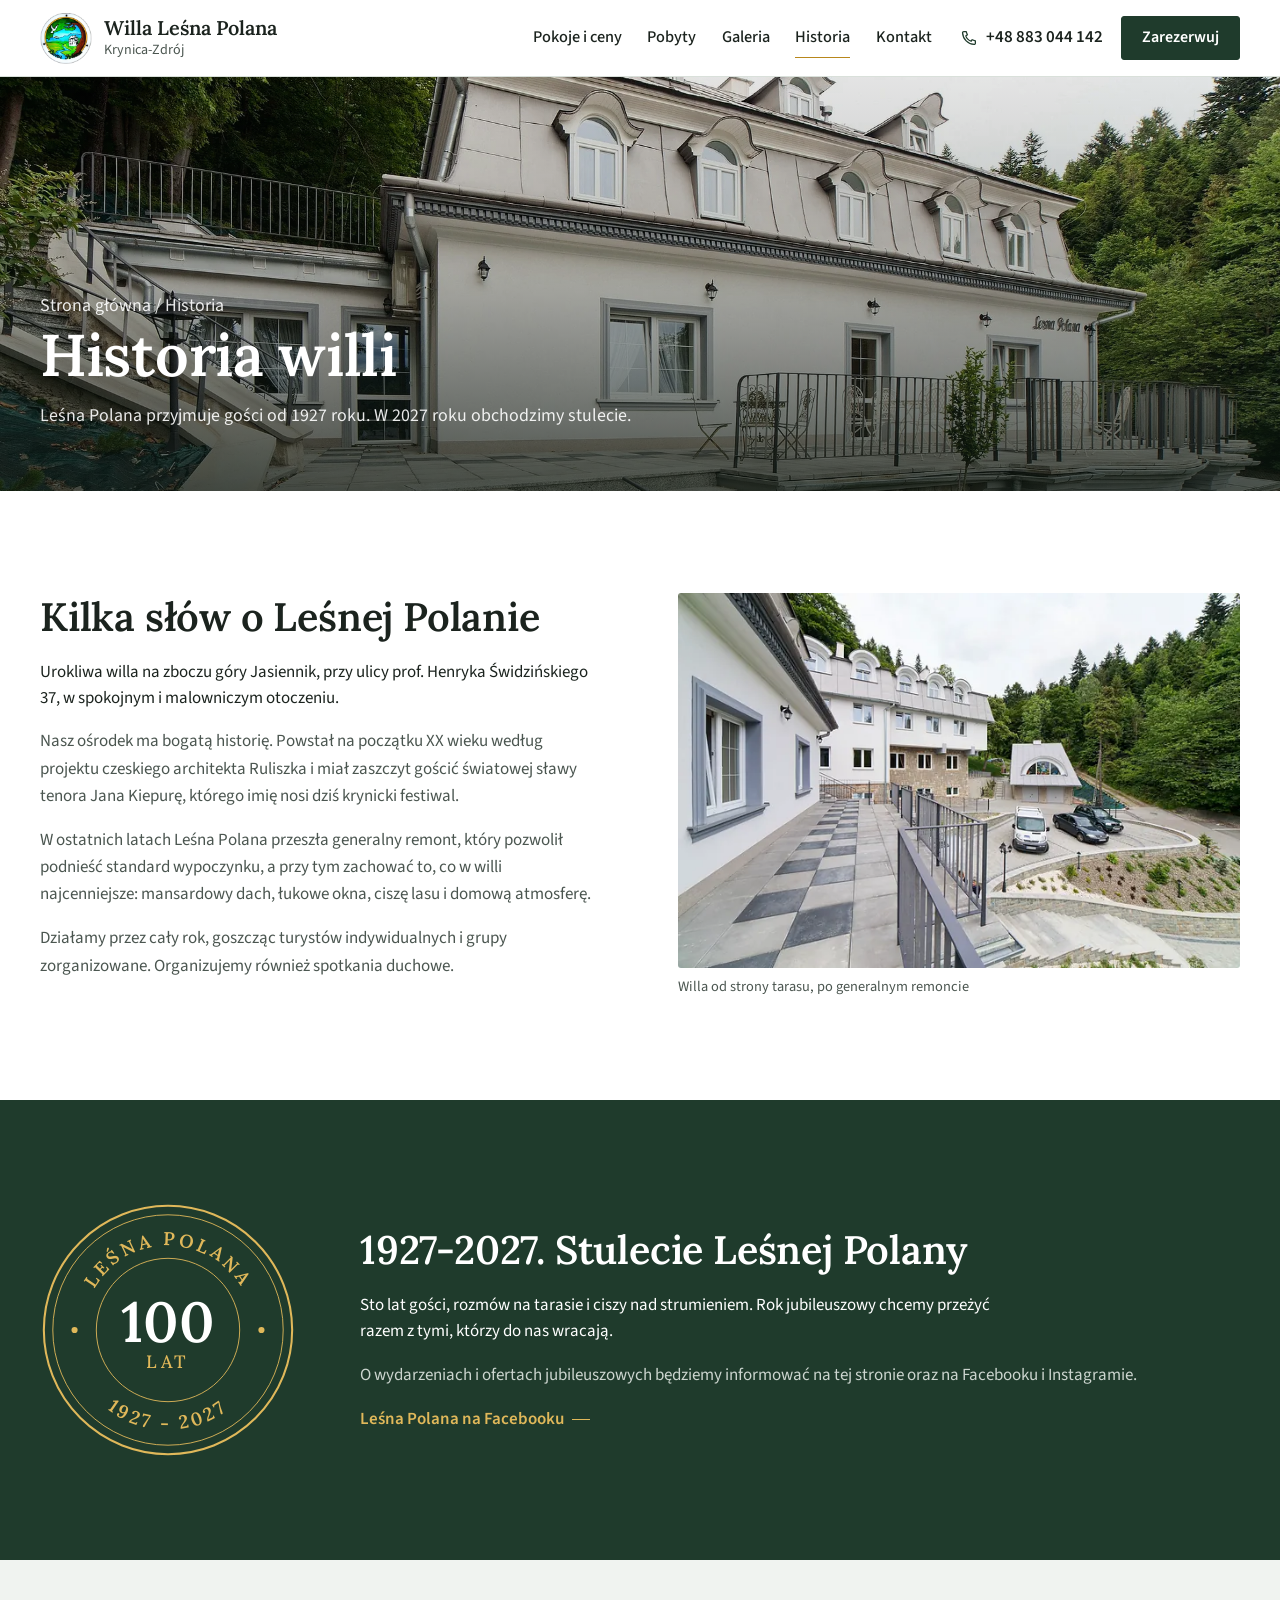
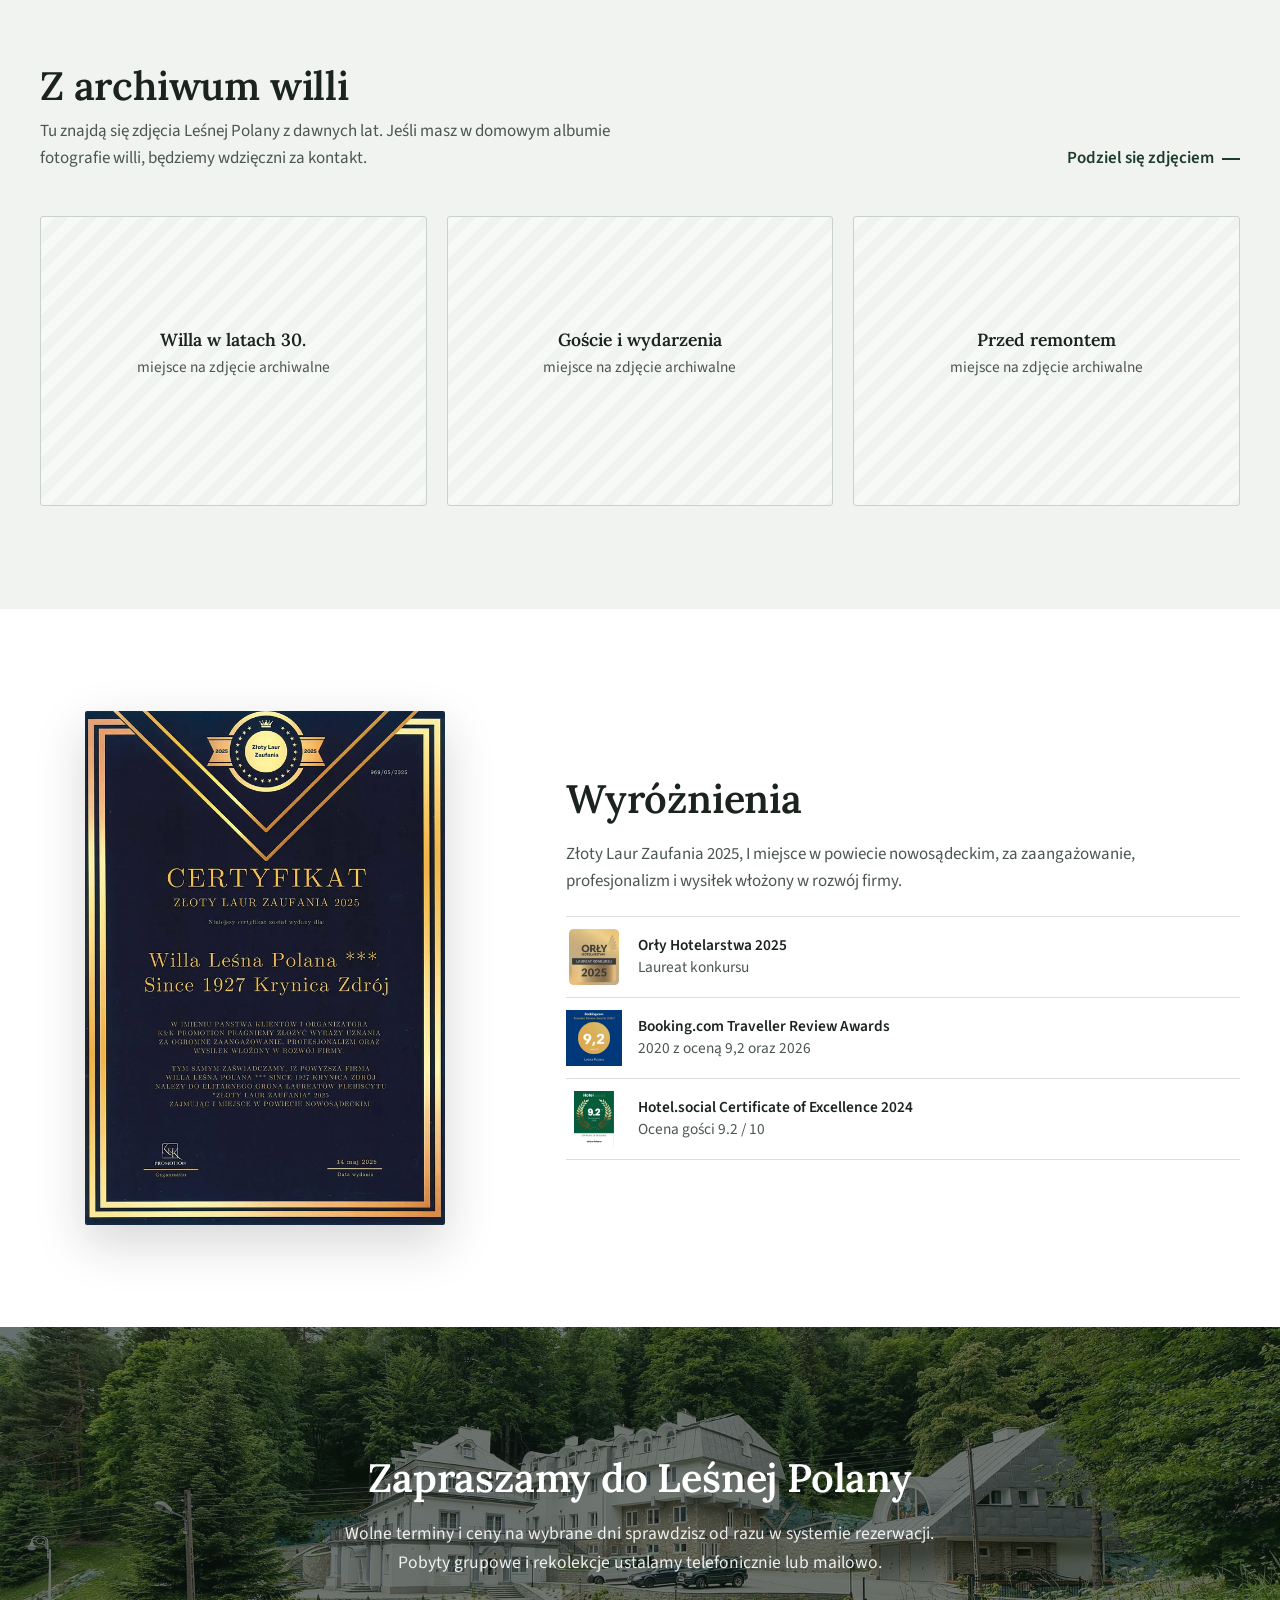
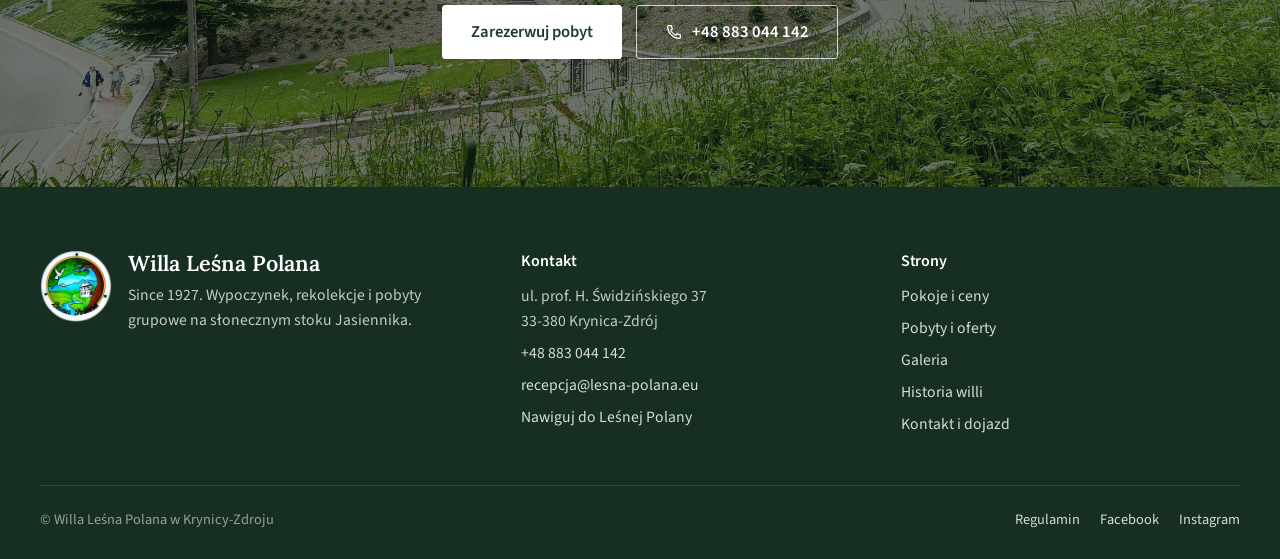
==== historia.html @ 9de9e429 "Koncepcja strony Willa Lesna Polana" ====
<!doctype html>
<html lang="pl">
<head>
<meta charset="utf-8">
<meta name="viewport" content="width=device-width, initial-scale=1, viewport-fit=cover">
<title>Historia - 100 lat Willi Leśna Polana, Krynica-Zdrój</title>
<meta name="description" content="Willa Leśna Polana w Krynicy-Zdroju od 1927 roku. Projekt czeskiego architekta, gościł tu Jan Kiepura. Stulecie w 2027 roku.">
<meta name="robots" content="noindex, nofollow">
<meta name="theme-color" content="#1F3B2C">
<link rel="icon" href="img/favicon.png" type="image/png">
<link rel="apple-touch-icon" href="img/apple-touch-icon.png">
<link rel="preload" href="fonts/lora-latin.woff2" as="font" type="font/woff2" crossorigin>
<link rel="preload" href="fonts/ss3-latin.woff2" as="font" type="font/woff2" crossorigin>
<link rel="stylesheet" href="style.css?v=4">
</head>
<body>
<a class="sr" href="#tresc">Przejdź do treści</a>
<header class="top"><div class="wrap top-in">
<a class="marka" href="./" aria-label="Willa Leśna Polana - strona główna"><img src="img/logo-160.webp" width="160" height="157" alt=""><span><b>Willa Leśna Polana</b><small>Krynica-Zdrój</small></span></a>
<nav class="menu" aria-label="Menu główne"><a href="pokoje.html">Pokoje i ceny</a><a href="pobyty.html">Pobyty</a><a href="galeria.html">Galeria</a><a href="historia.html" aria-current=page>Historia</a><a href="kontakt.html">Kontakt</a></nav>
<div class="top-akcje"><a class="tel-top" href="tel:+48883044142"><svg viewBox="0 0 24 24" fill="none" stroke="currentColor" stroke-width="1.7" aria-hidden="true"><path d="M5 3.5h3.2l1.6 4.3-2.1 1.4a11 11 0 0 0 7.1 7.1l1.4-2.1 4.3 1.6V19a1.6 1.6 0 0 1-1.7 1.6A16.6 16.6 0 0 1 3.4 5.2 1.6 1.6 0 0 1 5 3.5z"/></svg><span>+48 883 044 142</span></a><a class="btn btn-top" href="https://be-v2.kwhotel.com/pl/983dfe367e34387f0131b2655f2673be/0" target="_blank" rel="noopener" data-kw>Zarezerwuj</a>
<a class="tel-ikona" href="tel:+48883044142" aria-label="Zadzwoń: +48 883 044 142"><svg viewBox="0 0 24 24" fill="none" stroke="currentColor" stroke-width="1.7" aria-hidden="true"><path d="M5 3.5h3.2l1.6 4.3-2.1 1.4a11 11 0 0 0 7.1 7.1l1.4-2.1 4.3 1.6V19a1.6 1.6 0 0 1-1.7 1.6A16.6 16.6 0 0 1 3.4 5.2 1.6 1.6 0 0 1 5 3.5z"/></svg></a>
<button class="burger" type="button" aria-label="Menu" aria-expanded="false" aria-controls="panel"><span></span></button></div>
</div></header>
<div class="panel" id="panel"><nav aria-label="Menu mobilne"><a href="./">Strona główna</a><a href="pokoje.html">Pokoje i ceny</a><a href="pobyty.html">Pobyty</a><a href="galeria.html">Galeria</a><a href="historia.html" aria-current=page>Historia</a><a href="kontakt.html">Kontakt</a></nav>
<div class="panel-dol"><a class="btn" href="https://be-v2.kwhotel.com/pl/983dfe367e34387f0131b2655f2673be/0" target="_blank" rel="noopener" data-kw>Zarezerwuj pobyt</a><a class="btn obrys" href="tel:+48883044142"><svg viewBox="0 0 24 24" fill="none" stroke="currentColor" stroke-width="1.7" aria-hidden="true"><path d="M5 3.5h3.2l1.6 4.3-2.1 1.4a11 11 0 0 0 7.1 7.1l1.4-2.1 4.3 1.6V19a1.6 1.6 0 0 1-1.7 1.6A16.6 16.6 0 0 1 3.4 5.2 1.6 1.6 0 0 1 5 3.5z"/></svg>Zadzwoń +48 883 044 142</a><p>ul. prof. H. Świdzińskiego 37, 33-380 Krynica-Zdrój<br><a class="link" href="mailto:recepcja@lesna-polana.eu">recepcja@lesna-polana.eu</a></p></div></div>
<main id="tresc">
<section class="ph-hero"><img style="object-position:50% 40%" src="img/willa-front-1200.webp" srcset="img/willa-front-640.webp 640w, img/willa-front-1200.webp 1200w, img/willa-front-1920.webp 1920w" sizes="100vw" width="1200" height="800" alt="Najstarsza część Willi Leśna Polana" fetchpriority="high"><div class="wrap"><p class="okruszki"><a href="./">Strona główna</a> / Historia</p><h1>Historia willi</h1><p>Leśna Polana przyjmuje gości od 1927 roku. W 2027 roku obchodzimy stulecie.</p></div></section>
<section class="sec"><div class="wrap hist">
<div>
<h2>Kilka słów o Leśnej Polanie</h2>
<p class="lead">Urokliwa willa na zboczu góry Jasiennik, przy ulicy prof. Henryka Świdzińskiego 37, w spokojnym i malowniczym otoczeniu.</p>
<p>Nasz ośrodek ma bogatą historię. Powstał na początku XX wieku według projektu czeskiego architekta Ruliszka i miał zaszczyt gościć światowej sławy tenora Jana Kiepurę, którego imię nosi dziś krynicki festiwal.</p>
<p>W ostatnich latach Leśna Polana przeszła generalny remont, który pozwolił podnieść standard wypoczynku, a przy tym zachować to, co w willi najcenniejsze: mansardowy dach, łukowe okna, ciszę lasu i domową atmosferę.</p>
<p>Działamy przez cały rok, goszcząc turystów indywidualnych i grupy zorganizowane. Organizujemy również spotkania duchowe.</p>
</div>
<figure><img src="img/elewacja-1200.webp" srcset="img/elewacja-640.webp 640w, img/elewacja-1200.webp 1200w, img/elewacja-1920.webp 1920w" sizes="(max-width:1024px) 92vw, 46vw" width="1200" height="800" alt="Willa Leśna Polana od strony tarasu" loading="lazy" decoding="async"><figcaption>Willa od strony tarasu, po generalnym remoncie</figcaption></figure>
</div></section>

<section class="sec jubi"><div class="wrap jubi-duzy">
<svg viewBox="0 0 200 200" role="img" aria-label="100 lat Leśnej Polany, 1927-2027"><defs><path id="hjg" d="M34,100 a66,66 0 1,1 132,0"/><path id="hjd" d="M22,100 a78,78 0 0,0 156,0"/></defs>
<circle cx="100" cy="100" r="97" fill="#1F3B2C" fill-opacity="1" stroke="#E0B85A" stroke-width="1.6"/><circle cx="100" cy="100" r="90" fill="none" stroke="#E0B85A" stroke-width=".7"/><circle cx="100" cy="100" r="56" fill="none" stroke="#E0B85A" stroke-width=".7"/>
<text fill="#E0B85A" font-family="Lora, Georgia, serif" font-weight="600" font-size="14.5" letter-spacing="2.6"><textPath href="#hjg" startOffset="50%" text-anchor="middle">LEŚNA POLANA</textPath></text>
<text fill="#E0B85A" font-family="Lora, Georgia, serif" font-weight="600" font-size="14.5" letter-spacing="2.4"><textPath href="#hjd" startOffset="50%" text-anchor="middle">1927 - 2027</textPath></text>
<circle cx="27" cy="100" r="2.4" fill="#E0B85A"/><circle cx="173" cy="100" r="2.4" fill="#E0B85A"/>
<text x="100" y="109" text-anchor="middle" fill="#fff" font-family="Lora, Georgia, serif" font-weight="600" font-size="44">100</text>
<text x="100" y="130" text-anchor="middle" fill="#E0B85A" font-family="Lora, Georgia, serif" font-weight="500" font-size="14" letter-spacing="3">LAT</text></svg>
<div class="jubi-txt"><h2>1927-2027. Stulecie Leśnej Polany</h2>
<p class="lead">Sto lat gości, rozmów na tarasie i ciszy nad strumieniem. Rok jubileuszowy chcemy przeżyć razem z tymi, którzy do nas wracają.</p>
<p>O wydarzeniach i ofertach jubileuszowych będziemy informować na tej stronie oraz na Facebooku i Instagramie.</p>
<a class="link-strz" href="https://www.facebook.com/lesnapolanakrynica/" target="_blank" rel="noopener">Leśna Polana na Facebooku</a></div>
</div></section>

<section class="sec alt"><div class="wrap">
<div class="sec-top"><div><h2>Z archiwum willi</h2><p>Tu znajdą się zdjęcia Leśnej Polany z dawnych lat. Jeśli masz w domowym albumie fotografie willi, będziemy wdzięczni za kontakt.</p></div><a class="link-strz" href="mailto:recepcja@lesna-polana.eu?subject=Archiwalne%20zdj%C4%99cia%20Le%C5%9Bnej%20Polany">Podziel się zdjęciem</a></div>
<div class="archiwum">
<div class="arch-ramka"><p><span>Willa w latach 30.</span>miejsce na zdjęcie archiwalne</p></div>
<div class="arch-ramka"><p><span>Goście i wydarzenia</span>miejsce na zdjęcie archiwalne</p></div>
<div class="arch-ramka"><p><span>Przed remontem</span>miejsce na zdjęcie archiwalne</p></div>
</div>
</div></section>

<section class="sec"><div class="wrap">
<div class="nagrody" style="margin-top:0;padding-top:0;border-top:0">
<figure><img src="img/laur-certyfikat-640.webp" srcset="img/laur-certyfikat-640.webp 640w, img/laur-certyfikat-1200.webp 1200w, img/laur-certyfikat-1920.webp 1920w" sizes="360px" width="640" height="914" alt="Certyfikat Złoty Laur Zaufania 2025" loading="lazy" decoding="async"></figure>
<div><h2>Wyróżnienia</h2>
<p class="lead">Złoty Laur Zaufania 2025, I miejsce w powiecie nowosądeckim, za zaangażowanie, profesjonalizm i wysiłek włożony w rozwój firmy.</p>
<ul class="nagr-lista">
<li><img src="img/aw-orly.webp" width="56" height="56" alt="" loading="lazy"><span><b>Orły Hotelarstwa 2025</b>Laureat konkursu</span></li>
<li><img src="img/aw-booking2020.webp" width="56" height="56" alt="" loading="lazy"><span><b>Booking.com Traveller Review Awards</b>2020 z oceną 9,2 oraz 2026</span></li>
<li><img src="img/aw-hotelsocial.webp" width="56" height="56" alt="" loading="lazy"><span><b>Hotel.social Certificate of Excellence 2024</b>Ocena gości 9.2 / 10</span></li>
</ul></div>
</div>
</div></section>
<section class="cta-pas"><img src="img/panorama-1200.webp" srcset="img/panorama-640.webp 640w, img/panorama-1200.webp 1200w, img/panorama-1920.webp 1920w" sizes="100vw" width="1200" height="800" alt="" loading="lazy" decoding="async"><div class="wrap"><h2>Zapraszamy do Leśnej Polany</h2><p>Wolne terminy i ceny na wybrane dni sprawdzisz od razu w systemie rezerwacji. Pobyty grupowe i rekolekcje ustalamy telefonicznie lub mailowo.</p><div class="hero-cta"><a class="btn jasny" href="https://be-v2.kwhotel.com/pl/983dfe367e34387f0131b2655f2673be/0" target="_blank" rel="noopener" data-kw>Zarezerwuj pobyt</a><a class="btn obrys-b" href="tel:+48883044142"><svg viewBox="0 0 24 24" fill="none" stroke="currentColor" stroke-width="1.7" aria-hidden="true"><path d="M5 3.5h3.2l1.6 4.3-2.1 1.4a11 11 0 0 0 7.1 7.1l1.4-2.1 4.3 1.6V19a1.6 1.6 0 0 1-1.7 1.6A16.6 16.6 0 0 1 3.4 5.2 1.6 1.6 0 0 1 5 3.5z"/></svg>+48 883 044 142</a></div></div></section>
</main>
<footer class="stopka"><div class="wrap">
<div class="stopka-g">
<div class="stopka-o"><div class="stopka-marka"><img src="img/logo-160.webp" width="160" height="157" alt="" loading="lazy"><div><b>Willa Leśna Polana</b><p>Since 1927. Wypoczynek, rekolekcje i pobyty grupowe na słonecznym stoku Jasiennika.</p></div></div></div>
<div><h3>Kontakt</h3><ul><li>ul. prof. H. Świdzińskiego 37<br>33-380 Krynica-Zdrój</li><li><a href="tel:+48883044142">+48 883 044 142</a></li><li><a href="mailto:recepcja@lesna-polana.eu">recepcja@lesna-polana.eu</a></li><li><a href="https://maps.app.goo.gl/4xrkmw174LbVGUfX6" target="_blank" rel="noopener">Nawiguj do Leśnej Polany</a></li></ul></div>
<div><h3>Strony</h3><ul><li><a href="pokoje.html">Pokoje i ceny</a></li><li><a href="pobyty.html">Pobyty i oferty</a></li><li><a href="galeria.html">Galeria</a></li><li><a href="historia.html">Historia willi</a></li><li><a href="kontakt.html">Kontakt i dojazd</a></li></ul></div>
</div>
<div class="stopka-dol"><span>© Willa Leśna Polana w Krynicy-Zdroju</span><nav aria-label="Dodatkowe"><a href="regulamin.html">Regulamin</a><a href="https://www.facebook.com/lesnapolanakrynica/" target="_blank" rel="noopener">Facebook</a><a href="https://www.instagram.com/lesna_polana_krynica/" target="_blank" rel="noopener">Instagram</a></nav></div>
</div></footer>
<div class="mob" id="mob"><a class="btn obrys" href="tel:+48883044142"><svg viewBox="0 0 24 24" fill="none" stroke="currentColor" stroke-width="1.7" aria-hidden="true"><path d="M5 3.5h3.2l1.6 4.3-2.1 1.4a11 11 0 0 0 7.1 7.1l1.4-2.1 4.3 1.6V19a1.6 1.6 0 0 1-1.7 1.6A16.6 16.6 0 0 1 3.4 5.2 1.6 1.6 0 0 1 5 3.5z"/></svg>Zadzwoń</a><a class="btn" href="https://be-v2.kwhotel.com/pl/983dfe367e34387f0131b2655f2673be/0" target="_blank" rel="noopener" data-kw>Zarezerwuj pobyt</a></div>
<div class="lb" id="lb" role="dialog" aria-modal="true" aria-label="Powiększone zdjęcie"><span class="lb-licz"></span><figure><img alt=""><figcaption></figcaption></figure>
<button class="lb-x" type="button" aria-label="Zamknij"><svg viewBox="0 0 24 24" fill="none" stroke="currentColor" stroke-width="1.8"><path d="M5 5l14 14M19 5L5 19"/></svg></button>
<button class="lb-p" type="button" aria-label="Poprzednie"><svg viewBox="0 0 24 24" fill="none" stroke="currentColor" stroke-width="1.8"><path d="M15 4l-8 8 8 8"/></svg></button>
<button class="lb-n" type="button" aria-label="Następne"><svg viewBox="0 0 24 24" fill="none" stroke="currentColor" stroke-width="1.8"><path d="M9 4l8 8-8 8"/></svg></button></div>
<script src="app.js?v=4" defer></script>
</body>
</html>
---- style.css ----
@font-face{font-family:Lora;font-style:normal;font-weight:400 700;font-display:swap;src:url(fonts/lora-latin-ext.woff2) format("woff2");unicode-range:U+0100-02BA,U+02BD-02C5,U+02C7-02CC,U+02CE-02D7,U+02DD-02FF,U+0304,U+0308,U+0329,U+1D00-1DBF,U+1E00-1E9F,U+1EF2-1EFF,U+2020,U+20A0-20AB,U+20AD-20C0,U+2113,U+2C60-2C7F,U+A720-A7FF}
@font-face{font-family:Lora;font-style:normal;font-weight:400 700;font-display:swap;src:url(fonts/lora-latin.woff2) format("woff2");unicode-range:U+0000-00FF,U+0131,U+0152-0153,U+02BB-02BC,U+02C6,U+02DA,U+02DC,U+0304,U+0308,U+0329,U+2000-206F,U+20AC,U+2122,U+2191,U+2193,U+2212,U+2215,U+FEFF,U+FFFD}
@font-face{font-family:Lora;font-style:italic;font-weight:400 700;font-display:swap;src:url(fonts/lora-i-latin-ext.woff2) format("woff2");unicode-range:U+0100-02BA,U+02BD-02C5,U+02C7-02CC,U+02CE-02D7,U+02DD-02FF,U+0304,U+0308,U+0329,U+1D00-1DBF,U+1E00-1E9F,U+1EF2-1EFF,U+2020,U+20A0-20AB,U+20AD-20C0,U+2113,U+2C60-2C7F,U+A720-A7FF}
@font-face{font-family:Lora;font-style:italic;font-weight:400 700;font-display:swap;src:url(fonts/lora-i-latin.woff2) format("woff2");unicode-range:U+0000-00FF,U+0131,U+0152-0153,U+02BB-02BC,U+02C6,U+02DA,U+02DC,U+0304,U+0308,U+0329,U+2000-206F,U+20AC,U+2122,U+2191,U+2193,U+2212,U+2215,U+FEFF,U+FFFD}
@font-face{font-family:"Source Sans 3";font-style:normal;font-weight:400 700;font-display:swap;src:url(fonts/ss3-latin-ext.woff2) format("woff2");unicode-range:U+0100-02BA,U+02BD-02C5,U+02C7-02CC,U+02CE-02D7,U+02DD-02FF,U+0304,U+0308,U+0329,U+1D00-1DBF,U+1E00-1E9F,U+1EF2-1EFF,U+2020,U+20A0-20AB,U+20AD-20C0,U+2113,U+2C60-2C7F,U+A720-A7FF}
@font-face{font-family:"Source Sans 3";font-style:normal;font-weight:400 700;font-display:swap;src:url(fonts/ss3-latin.woff2) format("woff2");unicode-range:U+0000-00FF,U+0131,U+0152-0153,U+02BB-02BC,U+02C6,U+02DA,U+02DC,U+0304,U+0308,U+0329,U+2000-206F,U+20AC,U+2122,U+2191,U+2193,U+2212,U+2215,U+FEFF,U+FFFD}

:root{
  --bg:#fff;--bg2:#F0F3F0;--ink:#1B231E;--ink2:#4B5650;--line:#D9E0DA;
  --green:#1F3B2C;--green-h:#2A4D3A;--green-d:#172E22;--gold:#B8871B;--gold-l:#E0B85A;
  --serif:Lora,Georgia,"Times New Roman",serif;--sans:"Source Sans 3",system-ui,-apple-system,"Segoe UI",sans-serif;
  --hh:76px;--wrap:1240px;--pad:clamp(16px,4vw,40px);--r:3px;
}
*,*::before,*::after{box-sizing:border-box}
html{-webkit-text-size-adjust:100%;scroll-behavior:smooth;scroll-padding-top:calc(var(--hh) + 12px)}
body{margin:0;background:var(--bg);color:var(--ink);font:400 17px/1.6 var(--sans);-webkit-font-smoothing:antialiased;text-rendering:optimizeLegibility;overflow-x:clip}
img{display:block;max-width:100%;height:auto}
a{color:inherit}
p{margin:0 0 1em}
h1,h2,h3{font-family:var(--serif);font-weight:600;line-height:1.14;margin:0 0 .5em;letter-spacing:-.005em;color:var(--ink)}
h1{font-size:clamp(2.1rem,4.6vw,4rem)}
h2{font-size:clamp(1.75rem,3.1vw,2.7rem)}
h3{font-size:clamp(1.25rem,1.7vw,1.5rem);font-weight:600}
strong{font-weight:600}
:focus-visible{outline:2px solid var(--gold);outline-offset:3px}
.wrap{width:min(var(--wrap),100% - 2*var(--pad));margin-inline:auto}
.wrap-w{width:min(1440px,100% - 2*var(--pad));margin-inline:auto}
.lead{font-size:clamp(1.06rem,1.25vw,1.22rem);color:var(--ink2);line-height:1.55;max-width:38em}
.sr{position:absolute;width:1px;height:1px;overflow:hidden;clip:rect(0 0 0 0);white-space:nowrap}
.sec{padding:clamp(64px,8vw,120px) 0}
.sec.alt{background:var(--bg2)}
.sec-top{display:flex;align-items:flex-end;justify-content:space-between;gap:24px 40px;flex-wrap:wrap;margin-bottom:clamp(28px,3.4vw,48px)}
.sec-top h2{margin:0}
.sec-top p{margin:.6em 0 0;max-width:36em;color:var(--ink2)}
.sec-top>div{min-width:0}

/* przyciski */
.btn{display:inline-flex;align-items:center;justify-content:center;gap:.55em;min-height:50px;padding:0 26px;border-radius:var(--r);background:var(--green);color:#fff;font:600 1rem/1.1 var(--sans);text-decoration:none;border:1px solid var(--green);cursor:pointer;transition:background .2s,border-color .2s,color .2s;white-space:nowrap}
.btn:hover{background:var(--green-h);border-color:var(--green-h)}
.btn.jasny{background:#fff;color:var(--green);border-color:#fff}
.btn.jasny:hover{background:#EAF0EB;border-color:#EAF0EB}
.btn.obrys{background:transparent;color:var(--green);border-color:var(--green)}
.btn.obrys:hover{background:var(--green);color:#fff}
.btn.obrys-b{background:transparent;color:#fff;border-color:rgba(255,255,255,.75)}
.btn.obrys-b:hover{background:#fff;color:var(--green)}
.btn svg{width:18px;height:18px;flex:none}
.link{font-weight:600;color:var(--green);text-decoration:none;border-bottom:1px solid currentColor;padding-bottom:1px}
.link:hover{color:var(--gold)}
.link-strz{display:inline-flex;align-items:center;gap:.45em;font-weight:600;color:var(--green);text-decoration:none}
.link-strz::after{content:"";width:18px;height:1.5px;background:currentColor;transition:width .2s}
.link-strz:hover::after{width:28px}

/* naglowek */
.top{position:sticky;top:0;z-index:50;background:rgba(255,255,255,.97);backdrop-filter:saturate(1.4) blur(8px);border-bottom:1px solid var(--line)}
.top-in{height:var(--hh);display:flex;align-items:center;gap:28px}
.marka{display:flex;align-items:center;gap:12px;text-decoration:none;color:var(--ink);flex:none;min-width:0}
.marka img{width:52px;height:51px}
.marka b{display:block;font:600 1.24rem/1.1 var(--serif)}
.marka small{display:block;font-size:.88rem;color:var(--ink2);margin-top:3px;line-height:1.2}
.menu{display:flex;align-items:center;gap:clamp(18px,2vw,32px);margin-left:auto}
.menu a{font-weight:500;font-size:1.02rem;text-decoration:none;color:var(--ink);padding:6px 0;border-bottom:1.5px solid transparent;white-space:nowrap}
.menu a:hover,.menu a[aria-current]{border-bottom-color:var(--gold)}
.top-akcje{display:flex;align-items:center;gap:18px;flex:none}
.tel-top{display:flex;align-items:center;gap:8px;text-decoration:none;font-weight:600;white-space:nowrap}
.tel-top svg{width:18px;height:18px;color:var(--green)}
.top .btn{min-height:44px;padding:0 20px}
.burger,.tel-ikona{display:none}

/* menu mobilne */
.panel{position:fixed;inset:var(--hh) 0 0 0;background:#fff;z-index:49;padding:28px var(--pad) 32px;display:flex;flex-direction:column;overflow-y:auto;transform:translateY(-8px);opacity:0;visibility:hidden;transition:opacity .22s,transform .22s,visibility 0s .22s}
.panel.otw{opacity:1;transform:none;visibility:visible;transition:opacity .22s,transform .22s}
.panel nav a{display:block;font:500 1.6rem/1.2 var(--serif);text-decoration:none;padding:13px 0;border-bottom:1px solid var(--line)}
.panel nav a[aria-current]{color:var(--green)}
.panel-dol{margin-top:auto;padding-top:28px;display:grid;gap:12px}
.panel-dol .btn{width:100%}
.panel-dol p{margin:6px 0 0;color:var(--ink2);font-size:.98rem;line-height:1.5}
body.menu-otw{overflow:hidden}

/* hero: tekst po lewej na bieli, zdjecie po prawej */
.hero{position:relative;min-height:calc(100svh - var(--hh));display:grid;grid-template-columns:minmax(0,5fr) minmax(0,7fr);background:#fff;overflow:hidden}
.hero-foto{position:relative;margin:0;grid-column:2;grid-row:1;min-height:100%}
.hero-foto img{position:absolute;inset:0;width:100%;height:100%;object-fit:cover;object-position:38% 50%}
.hero-in{grid-column:1;grid-row:1;align-self:center;width:auto;margin:0;padding:40px clamp(32px,4vw,72px) 40px max(var(--pad),calc((100vw - var(--wrap))/2))}
.hero h1{max-width:12em;margin-bottom:.4em;font-size:clamp(2.3rem,3.2vw,3.6rem);line-height:1.08}
.hero .lead{max-width:27em;margin-bottom:1.6em}
.hero-cta{display:flex;flex-wrap:wrap;gap:14px;align-items:center}
.hero-cta .btn{min-height:54px;padding:0 28px;font-size:1.04rem}
.hero .btn.obrys-b{background:transparent;color:var(--green);border-color:var(--green)}
.hero .btn.obrys-b:hover{background:var(--green);color:#fff}
.hero-jubi{display:flex;align-items:center;gap:18px;margin-top:clamp(28px,5vh,56px);padding-top:clamp(20px,3vh,28px);border-top:1px solid var(--line);text-decoration:none;color:var(--ink2);max-width:27em;line-height:1.45}
.hero-jubi svg{width:86px;height:86px;flex:none}
.hero-jubi b{display:block;color:var(--ink);font:600 1.08rem/1.3 var(--serif);margin-bottom:2px}
.hero-jubi:hover b{color:var(--green)}

/* pasek terminu */
.termin{background:#fff;border-bottom:1px solid var(--line)}
.termin form{display:grid;grid-template-columns:auto minmax(0,1fr) minmax(0,1fr) minmax(0,.8fr) auto;align-items:end;gap:0 20px;padding:26px 0}
.termin h2{font-size:1.32rem;margin:0 18px 13px 0;white-space:nowrap}
.pole{display:flex;flex-direction:column;gap:6px;min-width:0}
.pole label{font-size:.9rem;font-weight:600;color:var(--ink2)}
.pole input,.pole select{height:50px;width:100%;min-width:0;border:1px solid #C3CDC6;border-radius:var(--r);background:#fff;padding:0 14px;font:500 1rem var(--sans);color:var(--ink);appearance:none;-webkit-appearance:none}
.pole select{background-image:url("data:image/svg+xml,%3Csvg xmlns='http://www.w3.org/2000/svg' width='12' height='8'%3E%3Cpath d='M1 1l5 5 5-5' fill='none' stroke='%231F3B2C' stroke-width='1.6'/%3E%3C/svg%3E");background-repeat:no-repeat;background-position:right 14px center;padding-right:36px}
.pole input:focus,.pole select:focus{outline:none;border-color:var(--green);box-shadow:0 0 0 3px rgba(31,59,44,.14)}
.termin .btn{height:50px}
.termin-info{grid-column:1/-1;margin:12px 0 0;font-size:.92rem;color:var(--ink2)}
.termin-blad{color:#9B2C1F;font-weight:600}

/* wstep */
.wstep{display:grid;grid-template-columns:minmax(0,1fr) minmax(0,1.15fr);gap:clamp(32px,6vw,96px);align-items:center}
.wstep-txt p{color:var(--ink2)}
.wstep-txt p.lead{color:var(--ink)}
.udog{list-style:none;padding:0;margin:28px 0 0;display:grid;grid-template-columns:repeat(2,minmax(0,1fr));gap:0 28px;border-top:1px solid var(--line)}
.udog li{padding:13px 0 13px 30px;border-bottom:1px solid var(--line);position:relative;font-weight:500}
.udog li::before{content:"";position:absolute;left:2px;top:50%;width:14px;height:14px;margin-top:-7px;border:1.5px solid var(--gold);border-radius:50%}
.wstep-foto{display:grid;grid-template-columns:minmax(0,1.35fr) minmax(0,1fr);gap:14px;align-items:end}
.wstep-foto figure{margin:0}
.wstep-foto img{width:100%;object-fit:cover;border-radius:var(--r)}
.wstep-foto .f1 img{aspect-ratio:4/5}
.wstep-foto .f2 img{aspect-ratio:3/4}
figcaption{font-size:.9rem;color:var(--ink2);margin-top:9px;line-height:1.4}

/* pokoje - lista */
.pokoje-rz{display:grid;grid-template-columns:repeat(5,minmax(0,1fr));gap:20px}
.pokoj{text-decoration:none;color:inherit;display:flex;flex-direction:column;min-width:0}
.pokoj .ph{overflow:hidden;border-radius:var(--r);background:var(--bg2)}
.pokoj img{width:100%;aspect-ratio:4/5;object-fit:cover;transition:transform .6s cubic-bezier(.2,.7,.2,1)}
.pokoj:hover img{transform:scale(1.035)}
.pokoj h3{margin:16px 0 4px;font-size:1.26rem}
.pokoj p{margin:0;color:var(--ink2);font-size:.98rem;line-height:1.45}
.pokoj .cena{margin-top:8px;color:var(--ink);font-weight:600}
.przypis{font-size:.92rem;color:var(--ink2);margin:24px 0 0}

/* jubileusz */
.jubi{background:var(--green);color:#E9EFEA;position:relative;overflow:hidden}
.jubi h2,.jubi h3{color:#fff}
.jubi-in{display:grid;grid-template-columns:minmax(0,1fr) minmax(0,1fr);gap:clamp(32px,6vw,96px);align-items:center}
.jubi-txt p{color:rgba(233,239,234,.86)}
.jubi-txt .lead{color:#fff}
.jubi-glowa{display:flex;align-items:center;gap:26px;margin-bottom:26px}
.jubi-glowa svg{width:132px;height:132px;flex:none}
.jubi-glowa h2{margin:0}
.jubi-foto{position:relative;margin:0}
.jubi-foto img{width:100%;aspect-ratio:5/4;object-fit:cover;border-radius:var(--r)}
.jubi-foto figcaption{color:rgba(233,239,234,.7)}
.jubi .link-strz{color:var(--gold-l)}
.jubi-fakty{list-style:none;padding:0;margin:26px 0 30px;border-top:1px solid rgba(255,255,255,.16)}
.jubi-fakty li{padding:12px 0;border-bottom:1px solid rgba(255,255,255,.16);display:grid;grid-template-columns:8.5em minmax(0,1fr);gap:16px;line-height:1.45}
.jubi-fakty b{font:600 1.02rem/1.45 var(--serif);color:var(--gold-l)}

/* pobyty kafle */
.kafle{display:grid;grid-template-columns:repeat(3,minmax(0,1fr));gap:20px}
.kafel{position:relative;display:block;overflow:hidden;border-radius:var(--r);color:#fff;text-decoration:none;min-width:0;background:#24332a}
.kafel img{width:100%;aspect-ratio:4/3;object-fit:cover;transition:transform .7s cubic-bezier(.2,.7,.2,1)}
.kafel:hover img{transform:scale(1.04)}
.kafel::after{content:"";position:absolute;inset:0;background:linear-gradient(0deg,rgba(12,22,16,.84) 0%,rgba(12,22,16,.35) 46%,rgba(12,22,16,0) 72%)}
.kafel-t{position:absolute;left:0;right:0;bottom:0;padding:22px 24px;z-index:1}
.kafel h3{color:#fff;margin:0 0 4px;font-size:1.42rem}
.kafel p{margin:0;color:rgba(255,255,255,.88);font-size:.98rem;line-height:1.45}

/* relaks */
.relaks{display:grid;grid-template-columns:minmax(0,1.1fr) minmax(0,1fr);gap:clamp(32px,6vw,96px);align-items:start}
.relaks-foto{display:grid;grid-template-columns:minmax(0,1fr) minmax(0,1fr);gap:14px}
.relaks-foto figure{margin:0}
.relaks-foto .duze{grid-column:1/-1}
.relaks-foto img{width:100%;object-fit:cover;border-radius:var(--r);aspect-ratio:3/2}
.cennik-l{list-style:none;padding:0;margin:22px 0 0;border-top:1px solid var(--line)}
.cennik-l li{display:flex;justify-content:space-between;gap:16px;padding:13px 0;border-bottom:1px solid var(--line)}
.cennik-l li span:last-child{font-weight:600;white-space:nowrap}
.cennik-l li span:first-child{min-width:0}

/* opinie */
.opinie{display:grid;grid-template-columns:repeat(3,minmax(0,1fr));gap:clamp(24px,3.5vw,56px)}
.opinia{margin:0;padding-top:26px;border-top:2px solid var(--green);display:flex;flex-direction:column}
.opinia blockquote{margin:0 0 18px;font:400 1.13rem/1.6 var(--serif);color:var(--ink)}
.opinia figcaption{margin-top:auto;font-size:.96rem;color:var(--ink2)}
.opinia figcaption b{display:block;color:var(--ink);font-weight:600;font-size:1rem}
.gwiazdy{color:var(--gold);letter-spacing:2px;font-size:1rem;margin-bottom:12px}

/* nagrody */
.nagrody{display:grid;grid-template-columns:minmax(0,.8fr) minmax(0,1.2fr);gap:clamp(32px,6vw,96px);align-items:center;margin-top:clamp(56px,7vw,100px);padding-top:clamp(48px,6vw,80px);border-top:1px solid var(--line)}
.nagrody figure{margin:0;display:flex;justify-content:center}
.nagrody figure img{width:min(100%,360px);box-shadow:0 18px 50px rgba(20,30,24,.18);border-radius:2px}
.nagr-lista{list-style:none;padding:0;margin:22px 0 0;border-top:1px solid var(--line)}
.nagr-lista li{display:grid;grid-template-columns:56px minmax(0,1fr);gap:16px;align-items:center;padding:12px 0;border-bottom:1px solid var(--line);line-height:1.4}
.nagr-lista img{width:56px;height:56px;object-fit:contain}
.nagr-lista span{color:var(--ink2);font-size:.96rem}
.nagr-lista b{display:block;color:var(--ink);font-weight:600}

/* polozenie */
.polozenie{display:grid;grid-template-columns:minmax(0,1.25fr) minmax(0,1fr);gap:clamp(32px,6vw,96px);align-items:center}
.polozenie figure{margin:0}
.polozenie img{width:100%;aspect-ratio:3/2;object-fit:cover;border-radius:var(--r)}
.atr{display:grid;grid-template-columns:repeat(4,minmax(0,1fr));gap:20px;margin-top:clamp(40px,5vw,64px)}
.atr figure{margin:0;min-width:0}
.atr img{width:100%;aspect-ratio:3/2;object-fit:cover;border-radius:var(--r)}
.atr figcaption{color:var(--ink);font-weight:600;font-size:1rem}
.atr figcaption span{display:block;font-weight:400;color:var(--ink2);font-size:.94rem}

/* cta pas */
.cta-pas{position:relative;color:#fff;overflow:hidden;background:#24332a}
.cta-pas img{position:absolute;inset:0;width:100%;height:100%;object-fit:cover}
.cta-pas::before{content:"";position:absolute;inset:0;background:rgba(14,26,19,.58);z-index:1}
.cta-pas .wrap{position:relative;z-index:2;padding:clamp(72px,10vw,140px) 0;text-align:center}
.cta-pas h2{color:#fff;max-width:16em;margin-inline:auto}
.cta-pas p{color:rgba(255,255,255,.9);max-width:34em;margin:0 auto 28px;font-size:1.1rem}
.cta-pas .hero-cta{justify-content:center}

/* stopka */
.stopka{background:var(--green-d);color:rgba(233,239,234,.82);padding:64px 0 28px;font-size:.98rem}
.stopka a{text-decoration:none;color:rgba(233,239,234,.9)}
.stopka a:hover{color:#fff}
.stopka-g{display:grid;grid-template-columns:minmax(0,1.3fr) minmax(0,1fr) minmax(0,1fr);gap:40px}
.stopka-marka{display:flex;gap:16px;align-items:flex-start}
.stopka-marka img{width:72px;height:71px;flex:none}
.stopka-marka b{display:block;font:600 1.35rem/1.2 var(--serif);color:#fff;margin-bottom:6px}
.stopka h3{font:600 1rem/1.3 var(--sans);color:#fff;margin:0 0 12px}
.stopka ul{list-style:none;padding:0;margin:0;display:grid;gap:7px}
.stopka p{margin:0 0 6px}
.stopka-dol{display:flex;justify-content:space-between;gap:12px 28px;flex-wrap:wrap;margin-top:48px;padding-top:22px;border-top:1px solid rgba(255,255,255,.12);font-size:.9rem;color:rgba(233,239,234,.6)}
.stopka-dol nav{display:flex;gap:20px;flex-wrap:wrap}

/* pasek mobilny */
.mob{display:none}

/* podstrony */
.ph-hero{position:relative;color:#fff;background:#24332a;overflow:hidden;min-height:clamp(320px,46vh,480px);display:flex;align-items:flex-end}
.ph-hero img{position:absolute;inset:0;width:100%;height:100%;object-fit:cover}
.ph-hero::after{content:"";position:absolute;inset:0;background:linear-gradient(0deg,rgba(12,22,16,.72) 0%,rgba(12,22,16,.25) 55%,rgba(12,22,16,.1) 100%)}
.ph-hero .wrap{position:relative;z-index:1;padding:56px 0 clamp(36px,5vw,60px)}
.ph-hero h1{color:#fff;margin:0 0 .25em}
.ph-hero p{color:rgba(255,255,255,.9);max-width:36em;margin:0;font-size:1.12rem}
.okruszki{font-size:.92rem;color:rgba(255,255,255,.8);margin-bottom:12px}
.okruszki a{text-decoration:none}
.okruszki a:hover{text-decoration:underline}

/* pokoje - podstrona */
.pk{display:grid;grid-template-columns:minmax(0,1.35fr) minmax(0,1fr);gap:clamp(28px,5vw,80px);align-items:center;padding:clamp(40px,5vw,72px) 0;border-bottom:1px solid var(--line)}
.pk:first-child{padding-top:0}
.pk:last-child{border-bottom:0;padding-bottom:0}
.pk.odwr .pk-foto{order:2}
.pk-foto{display:grid;grid-template-columns:minmax(0,2fr) minmax(0,1fr);gap:12px;min-width:0}
.pk-foto a{display:block;overflow:hidden;border-radius:var(--r)}
.pk-foto img{width:100%;height:100%;object-fit:cover;aspect-ratio:4/3;transition:transform .6s}
.pk-foto a:hover img{transform:scale(1.03)}
.pk-foto .boczne{display:grid;gap:12px;grid-template-rows:1fr 1fr}
.pk-foto .boczne img{aspect-ratio:auto}
.pk-foto.jedno{grid-template-columns:minmax(0,1fr)}
.pk h2{font-size:clamp(1.6rem,2.4vw,2.2rem);margin-bottom:.3em}
.pk .osob{color:var(--ink2);margin-bottom:16px}
.pk ul{list-style:none;padding:0;margin:0 0 22px;display:grid;grid-template-columns:repeat(2,minmax(0,1fr));gap:6px 20px}
.pk ul li{padding-left:18px;position:relative;line-height:1.45}
.pk ul li::before{content:"";position:absolute;left:0;top:.62em;width:7px;height:7px;border-radius:50%;background:var(--gold)}
.pk-cena{display:flex;align-items:baseline;gap:8px;flex-wrap:wrap;margin-bottom:20px}
.pk-cena b{font:600 1.7rem/1 var(--serif);color:var(--green)}
.pk-cena span{color:var(--ink2)}
.pk-akcje{display:flex;gap:12px 22px;flex-wrap:wrap;align-items:center}

/* cennik */
.tab-wrap{border-top:2px solid var(--green)}
table.cennik{width:100%;border-collapse:collapse;font-variant-numeric:tabular-nums}
.cennik th,.cennik td{padding:14px 12px;text-align:right;border-bottom:1px solid var(--line);white-space:nowrap}
.cennik th:first-child,.cennik td:first-child{text-align:left;padding-left:0}
.cennik thead th{font:600 .95rem/1.3 var(--sans);color:var(--ink2);vertical-align:bottom;white-space:normal}
.cennik tbody th{font-weight:600}
.cennik tr.teraz{background:#E7EEE8}
.cennik tr.teraz th::after{content:"obecny sezon";display:block;font-weight:500;font-size:.84rem;color:var(--green)}
.sezony{display:none}
.info-g{display:grid;grid-template-columns:repeat(3,minmax(0,1fr));gap:clamp(24px,4vw,56px);margin-top:clamp(40px,5vw,64px)}
.info-g h3{font-size:1.3rem}
.info-g p,.info-g li{color:var(--ink2)}
.info-g ul{padding-left:1.1em;margin:0}
.info-g li{margin-bottom:6px}

/* pobyty podstrona */
.of{display:grid;grid-template-columns:minmax(0,1fr) minmax(0,1.1fr);gap:clamp(28px,5vw,80px);align-items:start;padding:clamp(48px,6vw,88px) 0;border-bottom:1px solid var(--line)}
.of:first-of-type{padding-top:0}
.of.odwr figure{order:2}
.of figure{margin:0;position:sticky;top:calc(var(--hh) + 24px)}
.of figure img{width:100%;aspect-ratio:4/3;object-fit:cover;border-radius:var(--r)}
.of h2{font-size:clamp(1.6rem,2.5vw,2.3rem)}
.of p{color:var(--ink2)}
.of ul{padding-left:1.15em;margin:0 0 1.2em;color:var(--ink2)}
.of li{margin-bottom:6px}
.pakiet{border-top:1px solid var(--line);border-bottom:1px solid var(--line);padding:18px 0;margin:22px 0}
.pakiet h3{font-size:1.2rem;margin-bottom:6px}
.pakiet p{margin:0 0 6px}
.pakiet .pk-cena{margin:8px 0 0}
.pakiet .pk-cena b{font-size:1.4rem}
.of-nav{display:flex;flex-wrap:wrap;gap:10px 26px;padding:22px 0;border-bottom:1px solid var(--line);margin-bottom:clamp(40px,5vw,72px)}
.of-nav a{text-decoration:none;font-weight:600;color:var(--green)}
.of-nav a:hover{color:var(--gold)}
.wydarzenia{list-style:none;padding:0;margin:0;border-top:1px solid var(--line)}
.wydarzenia li{display:grid;grid-template-columns:12em minmax(0,1fr);gap:20px;padding:18px 0;border-bottom:1px solid var(--line)}
.wydarzenia b{font-family:var(--serif);font-weight:600;color:var(--ink)}
.wydarzenia span{color:var(--ink2)}
.wydarzenia time{color:var(--ink2)}

/* galeria */
.gal-sekcja{margin-bottom:clamp(48px,6vw,88px)}
.gal-sekcja:last-child{margin-bottom:0}
.gal-sekcja h2{font-size:clamp(1.5rem,2.2vw,2rem)}
.galeria{display:grid;grid-template-columns:repeat(4,minmax(0,1fr));gap:12px}
.galeria a{display:block;overflow:hidden;border-radius:var(--r);background:var(--bg2);position:relative}
.galeria img{width:100%;aspect-ratio:3/2;object-fit:cover;transition:transform .6s cubic-bezier(.2,.7,.2,1)}
.galeria a:hover img{transform:scale(1.04)}
.galeria a.szer{grid-column:span 2;grid-row:span 2}
.galeria a.szer img{height:100%}
.galeria a.pion{grid-row:span 2}
.galeria a.pion img{height:100%;aspect-ratio:auto}

/* lightbox */
.lb{position:fixed;inset:0;z-index:100;background:rgba(10,16,12,.94);display:none;align-items:center;justify-content:center;touch-action:pan-y}
.lb.otw{display:flex}
.lb figure{margin:0;max-width:min(92vw,1600px);display:flex;flex-direction:column;align-items:center}
.lb img{max-width:100%;max-height:calc(100svh - 140px);object-fit:contain;border-radius:2px;user-select:none}
.lb figcaption{color:rgba(255,255,255,.82);text-align:center;margin-top:14px;font-size:.98rem;padding:0 16px}
.lb button{position:absolute;background:rgba(255,255,255,.1);border:0;color:#fff;width:52px;height:52px;border-radius:50%;cursor:pointer;display:flex;align-items:center;justify-content:center;transition:background .2s}
.lb button:hover{background:rgba(255,255,255,.22)}
.lb button svg{width:22px;height:22px}
.lb .lb-x{top:18px;right:18px}
.lb .lb-p{left:18px;top:50%;margin-top:-26px}
.lb .lb-n{right:18px;top:50%;margin-top:-26px}
.lb .lb-licz{position:absolute;top:30px;left:24px;color:rgba(255,255,255,.7);font-size:.95rem}

/* historia */
.hist{display:grid;grid-template-columns:minmax(0,1fr) minmax(0,1fr);gap:clamp(32px,6vw,96px);align-items:center}
.hist figure{margin:0}
.hist img{width:100%;border-radius:var(--r);object-fit:cover}
.hist p{color:var(--ink2)}
.hist .lead{color:var(--ink)}
.archiwum{display:grid;grid-template-columns:repeat(3,minmax(0,1fr));gap:20px}
.arch-ramka{aspect-ratio:4/3;border:1px solid #C8D1CA;background:repeating-linear-gradient(135deg,#F7F9F7 0 10px,#F0F3F0 10px 20px);display:flex;align-items:center;justify-content:center;text-align:center;padding:20px;color:var(--ink2);font-size:.96rem;line-height:1.45;border-radius:var(--r)}
.arch-ramka span{display:block;font:600 1.1rem/1.3 var(--serif);color:var(--ink);margin-bottom:4px}
.jubi-duzy{display:grid;grid-template-columns:auto minmax(0,1fr);gap:clamp(28px,5vw,72px);align-items:center}
.jubi-duzy svg{width:clamp(180px,20vw,260px);height:auto}

/* kontakt */
.kontakt-g{display:grid;grid-template-columns:minmax(0,.9fr) minmax(0,1.1fr);gap:clamp(32px,6vw,96px);align-items:start}
.k-dane{font-size:1.08rem}
.k-dane a{text-decoration:none}
.k-blok{padding:18px 0;border-bottom:1px solid var(--line)}
.k-blok:first-child{border-top:1px solid var(--line)}
.k-blok h3{font:600 .95rem/1.3 var(--sans);color:var(--ink2);margin:0 0 4px}
.k-blok p{margin:0}
.k-blok .duzy{font:600 1.45rem/1.3 var(--serif);color:var(--green)}
.mapa{position:relative;aspect-ratio:4/3;border-radius:var(--r);overflow:hidden;background:#24332a}
.mapa img{width:100%;height:100%;object-fit:cover;opacity:.55}
.mapa .mapa-in{position:absolute;inset:0;display:flex;flex-direction:column;align-items:center;justify-content:center;text-align:center;gap:14px;color:#fff;padding:24px}
.mapa .mapa-in p{margin:0;max-width:26em;color:rgba(255,255,255,.9)}
.mapa iframe{position:absolute;inset:0;width:100%;height:100%;border:0}
.dojazd{display:grid;grid-template-columns:repeat(3,minmax(0,1fr));gap:clamp(24px,4vw,56px)}
.dojazd h3{font-size:1.25rem}
.dojazd p{color:var(--ink2)}
.przelew{font-variant-numeric:tabular-nums}

/* regulamin */
.tekst{max-width:46em}
.tekst ol{padding-left:1.3em}
.tekst li{margin-bottom:10px;color:var(--ink2)}
.tekst ul{padding-left:1.1em;margin:6px 0}

/* ----- responsywnosc ----- */
@media (max-width:1180px){
  .tel-top span{display:none}
  .pokoje-rz{grid-template-columns:repeat(3,minmax(0,1fr))}
  .pokoje-rz .pokoj:nth-child(n+4) img{aspect-ratio:3/2}
  .pokoje-rz{grid-template-columns:repeat(6,minmax(0,1fr))}
  .pokoje-rz .pokoj{grid-column:span 2}
  .pokoje-rz .pokoj:nth-child(4),.pokoje-rz .pokoj:nth-child(5){grid-column:span 3}
}
@media (max-width:1024px){
  :root{--hh:68px}
  .menu,.tel-top,.top .btn-top{display:none}
  .burger,.tel-ikona{display:flex;align-items:center;justify-content:center;width:46px;height:46px;border:1px solid var(--line);border-radius:50%;background:#fff;color:var(--green);cursor:pointer;flex:none;text-decoration:none}
  .tel-ikona svg{width:20px;height:20px}
  .top-akcje{margin-left:auto;gap:10px}
  .burger span{display:block;width:18px;height:1.5px;background:var(--ink);position:relative;transition:background .2s}
  .burger span::before,.burger span::after{content:"";position:absolute;left:0;width:18px;height:1.5px;background:var(--ink);transition:transform .25s}
  .burger span::before{top:-6px}.burger span::after{top:6px}
  .burger[aria-expanded=true] span{background:transparent}
  .burger[aria-expanded=true] span::before{transform:translateY(6px) rotate(45deg)}
  .burger[aria-expanded=true] span::after{transform:translateY(-6px) rotate(-45deg)}
  /* hero tablet/telefon: zdjecie nad tekstem */
  .hero{display:flex;flex-direction:column;align-items:stretch}
  .hero-foto{flex:1 1 0;min-height:min(56vw,26svh);align-self:stretch;width:100%}
  .hero-foto img{object-position:44% 50%}
  .hero-foto::after{content:"";position:absolute;inset:0;background:linear-gradient(0deg,#fff 0%,rgba(255,255,255,0) 20%)}
  .hero-in{flex:0 0 auto;width:min(var(--wrap),100% - 2*var(--pad));margin-inline:auto;padding:6px 0 clamp(18px,3.4svh,34px)}
  .hero h1{font-size:clamp(1.85rem,min(8.6vw,5.4svh),2.9rem);margin-bottom:.32em;line-height:1.1;max-width:none}
  .hero .lead{font-size:clamp(1rem,min(4.3vw,2.75svh),1.15rem);margin-bottom:clamp(14px,2.6svh,22px);line-height:1.5}
  .hero-jubi{display:none}
  .termin form{grid-template-columns:repeat(3,minmax(0,1fr)) auto;gap:14px 16px}
  .termin h2{grid-column:1/-1;margin:0}
  .wstep,.jubi-in,.relaks,.polozenie,.hist,.kontakt-g,.nagrody{grid-template-columns:minmax(0,1fr)}
  .kafle{grid-template-columns:repeat(2,minmax(0,1fr))}
  .opinie{grid-template-columns:minmax(0,1fr);gap:36px}
  .atr{grid-template-columns:repeat(2,minmax(0,1fr))}
  .pk,.of{grid-template-columns:minmax(0,1fr)}
  .pk.odwr .pk-foto,.of.odwr figure{order:0}
  .of figure{position:static}
  .info-g,.dojazd{grid-template-columns:minmax(0,1fr)}
  .galeria{grid-template-columns:repeat(3,minmax(0,1fr))}
  .stopka-g{grid-template-columns:minmax(0,1fr) minmax(0,1fr)}
  .stopka-g .stopka-o{grid-column:1/-1}
  .nagrody figure{justify-content:flex-start}
}
@media (max-width:760px){
  :root{--hh:62px}
  body{font-size:16.5px}
  .marka img{width:42px;height:41px}
  .marka b{font-size:1.1rem}
  .marka small{font-size:.82rem}
  .burger,.tel-ikona{width:42px;height:42px}
  .termin form{grid-template-columns:minmax(0,1fr) minmax(0,1fr);padding:24px 0}
  .termin .pole-g{grid-column:1/-1}
  .hero-cta{gap:10px 20px}
  .hero-cta .btn{width:100%;min-height:52px}
  .hero-cta .btn.obrys-b{display:none}
  .hero-cta .link-m{display:inline-flex}
  .termin .btn{grid-column:1/-1;width:100%}
  .sec-top{flex-direction:column;align-items:flex-start;gap:14px}
  .pokoje-rz{display:grid;grid-template-columns:minmax(0,1fr) minmax(0,1fr);gap:22px 14px}
  .pokoje-rz .pokoj,.pokoje-rz .pokoj:nth-child(4),.pokoje-rz .pokoj:nth-child(5){grid-column:auto}
  .pokoje-rz .pokoj:first-child{grid-column:1/-1}
  .pokoje-rz .pokoj img,.pokoje-rz .pokoj:nth-child(n+4) img{aspect-ratio:1/1}
  .pokoje-rz .pokoj:first-child img{aspect-ratio:3/2}
  .pokoj h3{font-size:1.12rem;margin-top:12px}
  .pokoj p{font-size:.94rem}
  .jubi-glowa{gap:18px}
  .jubi-glowa svg{width:96px;height:96px}
  .jubi-fakty li{grid-template-columns:minmax(0,1fr);gap:2px}
  .rzad-m{display:grid;grid-auto-flow:column;grid-template-columns:none;grid-auto-columns:82%;gap:12px;overflow-x:auto;scroll-snap-type:x mandatory;margin-inline:calc(-1*var(--pad));padding:0 var(--pad) 6px;scroll-padding-inline:var(--pad);scrollbar-width:none;overscroll-behavior-x:contain}
  .rzad-m::-webkit-scrollbar{display:none}
  .rzad-m>*{scroll-snap-align:start}
  .kafel img{aspect-ratio:4/5}
  .atr.rzad-m{grid-auto-columns:62%}
  .opinie.rzad-m{grid-auto-columns:86%;gap:22px}
  .nagrody figure img{width:min(100%,220px)}
  .udog{grid-template-columns:repeat(2,minmax(0,1fr));gap:0 14px}
  .udog li{font-size:.95rem;padding:11px 0 11px 24px;line-height:1.3}
  .udog li::before{width:12px;height:12px;margin-top:-6px}
  .kafel-t{padding:18px 18px}
  .relaks-foto{gap:10px}
  .atr{gap:18px 14px}
  .stopka{padding:44px 0 calc(24px + 72px)}
  .stopka-g{gap:26px 20px}
  .stopka-marka img{width:52px;height:51px}
  .stopka-marka b{font-size:1.15rem}
  .stopka-marka p{display:none}
  .stopka-dol{margin-top:28px}
  .mob{display:grid;grid-template-columns:minmax(0,1fr) minmax(0,1.4fr);gap:10px;position:fixed;left:0;right:0;bottom:0;z-index:40;padding:10px 16px calc(10px + env(safe-area-inset-bottom));background:rgba(255,255,255,.98);border-top:1px solid var(--line);transform:translateY(110%);transition:transform .3s cubic-bezier(.2,.7,.2,1)}
  .mob.widac{transform:none}
  .mob .btn{min-height:48px;padding:0 12px;width:100%}
  .ph-hero{min-height:clamp(260px,40svh,360px)}
  .ph-hero p{font-size:1.02rem}
  .pk ul{grid-template-columns:minmax(0,1fr)}
  .pk-foto{grid-template-columns:minmax(0,1fr)}
  .pk-foto .boczne{grid-template-columns:minmax(0,1fr) minmax(0,1fr);grid-template-rows:auto}
  .pk-foto .boczne img{aspect-ratio:3/2}
  .tab-wrap{display:none}
  .sezony{display:grid;gap:0;border-top:2px solid var(--green)}
  .sezon{padding:16px 0;border-bottom:1px solid var(--line)}
  .sezon.teraz{background:#E7EEE8;margin:0 -16px;padding:16px}
  .sezon h3{font:600 1.08rem/1.3 var(--sans);margin:0 0 8px}
  .sezon h3 small{font-weight:500;color:var(--green);font-size:.86rem;margin-left:6px}
  .sezon dl{display:grid;grid-template-columns:minmax(0,1fr) auto;gap:4px 14px;margin:0}
  .sezon dt{color:var(--ink2)}
  .sezon dd{margin:0;font-weight:600;text-align:right;font-variant-numeric:tabular-nums}
  .galeria{grid-template-columns:repeat(2,minmax(0,1fr));gap:8px}
  .galeria a.szer{grid-column:1/-1;grid-row:auto}
  .galeria a.szer img{aspect-ratio:3/2}
  .galeria a.pion{grid-row:span 2}
  .archiwum{grid-template-columns:minmax(0,1fr)}
  .arch-ramka{aspect-ratio:16/9}
  .jubi-duzy{grid-template-columns:minmax(0,1fr)}
  .jubi-duzy svg{width:170px}
  .wydarzenia li{grid-template-columns:minmax(0,1fr);gap:2px}
  .lb button.lb-p,.lb button.lb-n{top:auto;bottom:22px;margin:0}
  .lb .lb-p{left:calc(50% - 64px)}
  .lb .lb-n{right:calc(50% - 64px)}
  .lb img{max-height:calc(100svh - 200px)}
  .lb figure{max-width:100vw}
}
.link-m{display:none}
@media (max-width:380px){
  .marka small{display:none}
}
@media (min-width:1025px) and (max-height:820px){
  .hero h1{font-size:clamp(2.2rem,3.3vw,3.2rem)}
  .hero .lead{margin-bottom:1.2em;font-size:1.08rem}
  .hero-jubi{margin-top:24px;padding-top:18px}
  .hero-jubi svg{width:72px;height:72px}
}
@media (prefers-reduced-motion:reduce){*{transition:none!important;scroll-behavior:auto!important}}
@media (max-width:760px){
  .stopka{padding:36px 0 calc(20px + 72px)}
  .stopka-o{display:none}
  .stopka-g{grid-template-columns:minmax(0,1.25fr) minmax(0,.75fr)}
  .stopka ul{gap:5px}
  .stopka-dol{margin-top:22px;padding-top:16px;flex-direction:column;gap:8px}
}

ul.cennik-l{padding-left:0!important}
ul.cennik-l li{margin:0!important}
.minelo{display:none!important}
@media (max-width:760px){.pk ul{grid-template-columns:repeat(2,minmax(0,1fr));gap:6px 14px}.pk ul li{font-size:.96rem}}
.nw{white-space:nowrap}
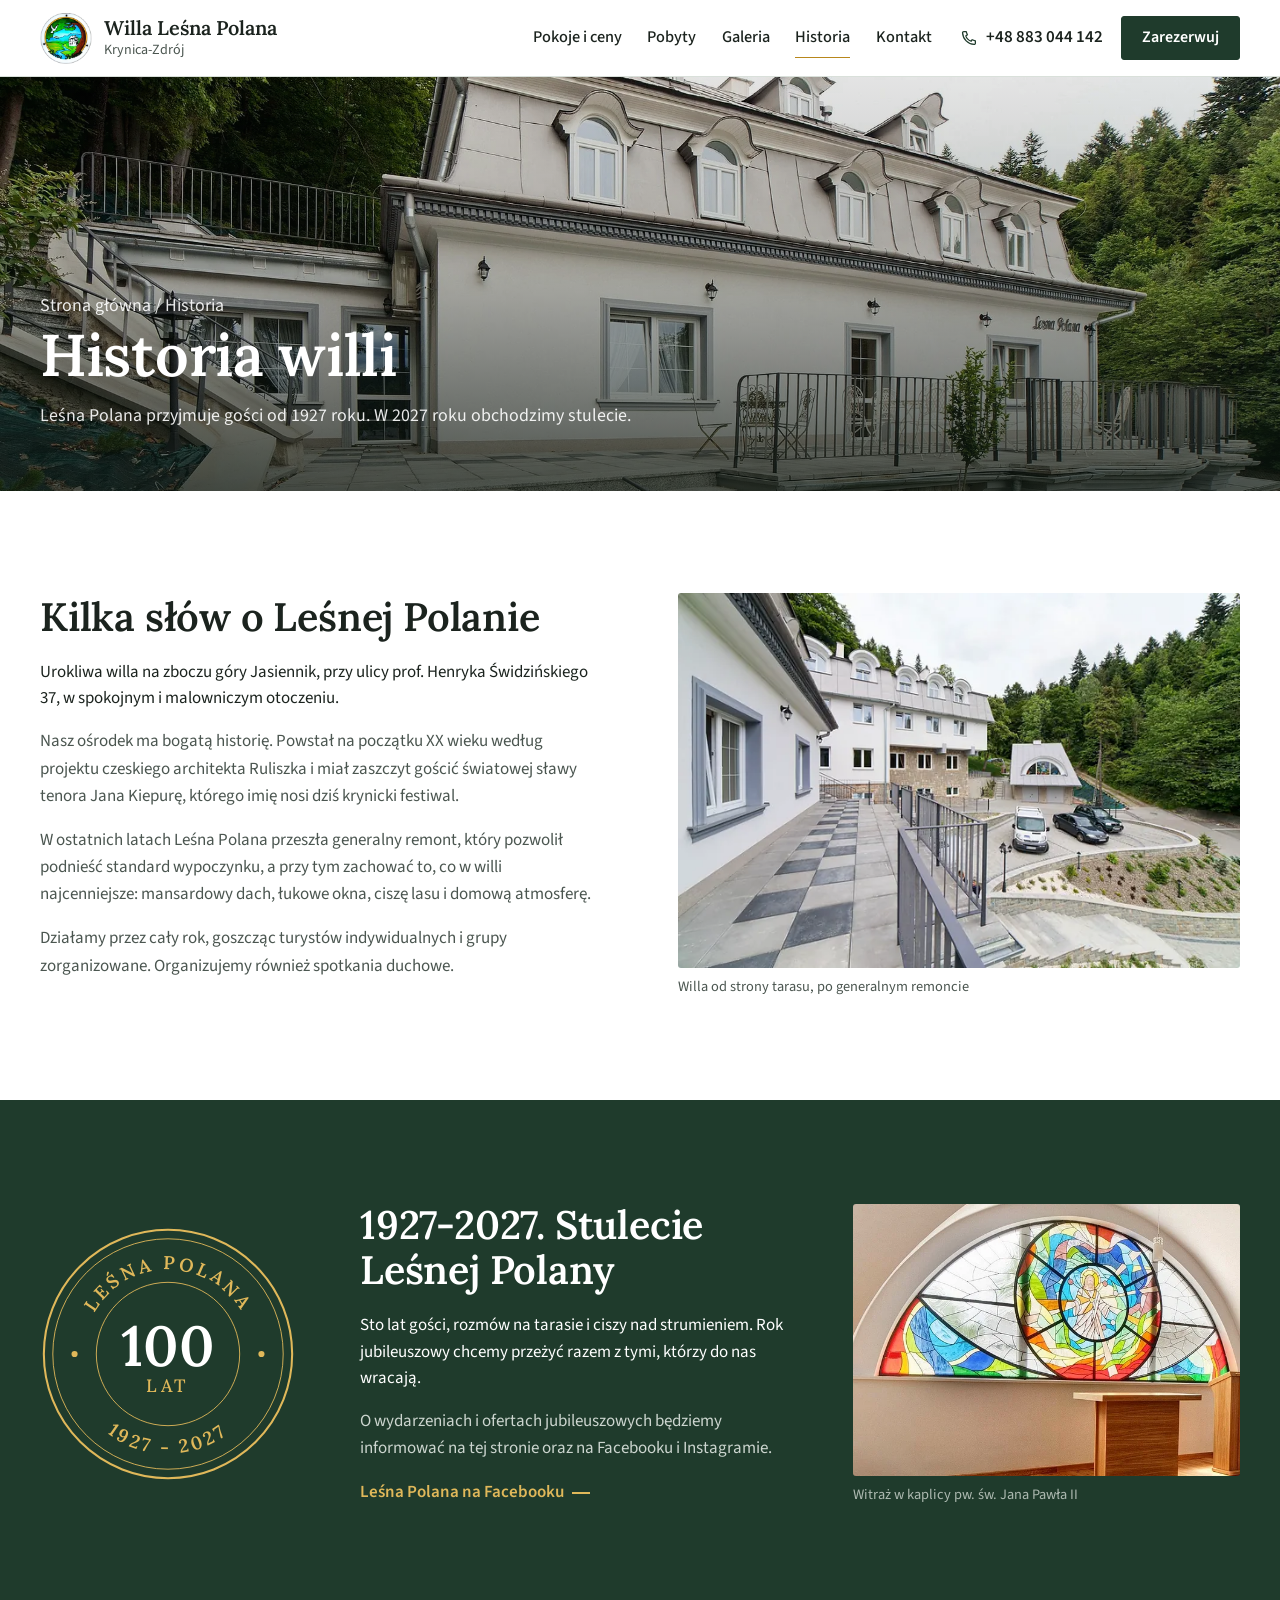
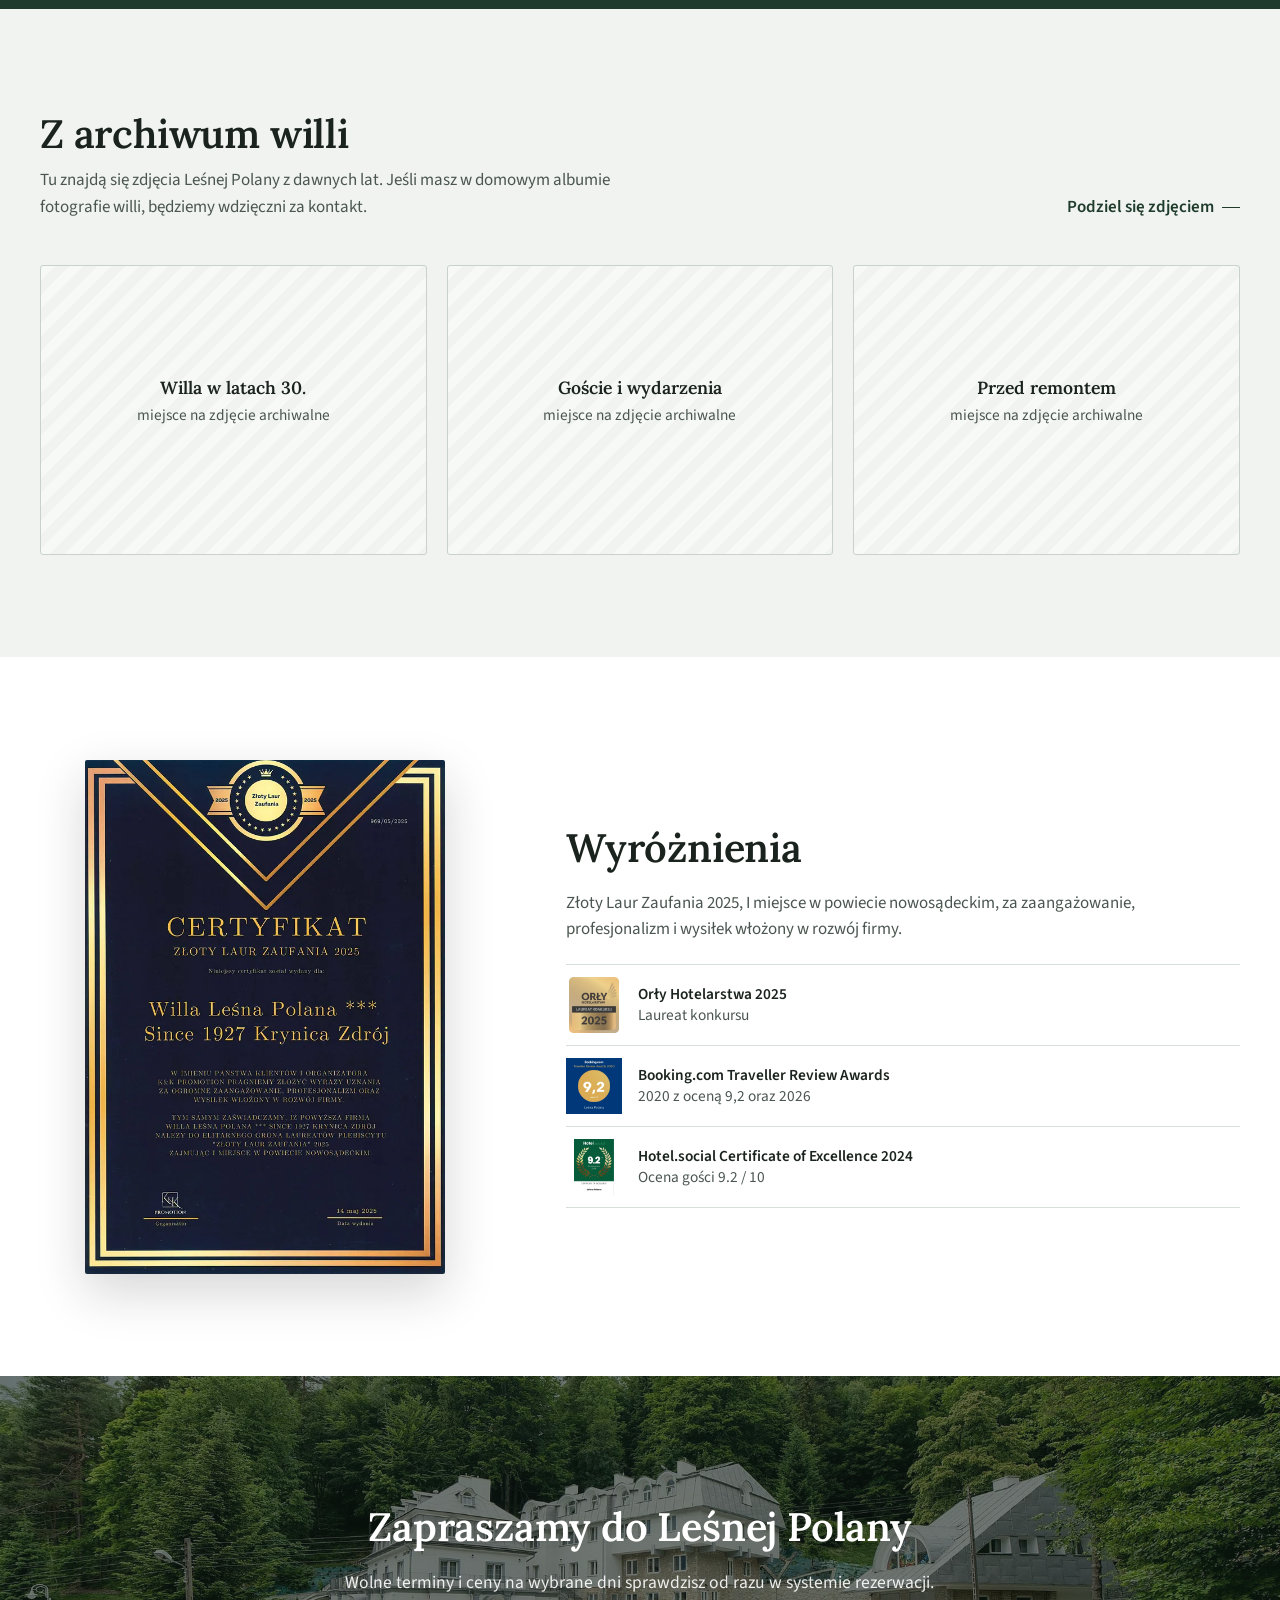
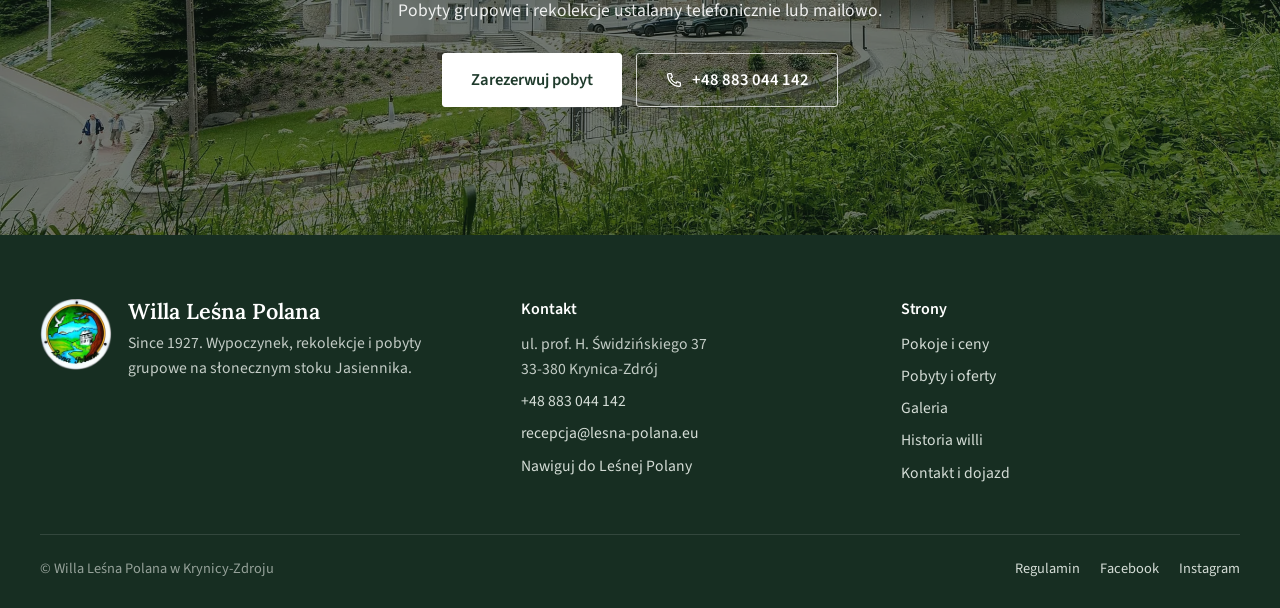
==== commit b03e7bb1: "Poprawki po rundach krytyki: hero, pasek terminu, witraz w historii" ====
--- a/historia.html
+++ b/historia.html
@@ -49,6 +49,7 @@
 <p class="lead">Sto lat gości, rozmów na tarasie i ciszy nad strumieniem. Rok jubileuszowy chcemy przeżyć razem z tymi, którzy do nas wracają.</p>
 <p>O wydarzeniach i ofertach jubileuszowych będziemy informować na tej stronie oraz na Facebooku i Instagramie.</p>
 <a class="link-strz" href="https://www.facebook.com/lesnapolanakrynica/" target="_blank" rel="noopener">Leśna Polana na Facebooku</a></div>
+<figure class="jubi-witraz"><img src="img/witraz-740.webp" srcset="img/witraz-640.webp 640w, img/witraz-740.webp 740w" sizes="(max-width:1024px) 92vw, 30vw" width="740" height="520" alt="Witraż w kaplicy Leśnej Polany" loading="lazy" decoding="async"><figcaption>Witraż w kaplicy pw. św. Jana Pawła II</figcaption></figure>
 </div></section>
 
 <section class="sec alt"><div class="wrap">
--- a/style.css
+++ b/style.css
@@ -505,3 +505,9 @@
 .minelo{display:none!important}
 @media (max-width:760px){.pk ul{grid-template-columns:repeat(2,minmax(0,1fr));gap:6px 14px}.pk ul li{font-size:.96rem}}
 .nw{white-space:nowrap}
+.jubi-duzy{grid-template-columns:auto minmax(0,1fr) minmax(0,.9fr)}
+.jubi-witraz{margin:0}
+.jubi-witraz img{width:100%;aspect-ratio:740/520;object-fit:cover;border-radius:var(--r)}
+.jubi-witraz figcaption{color:rgba(233,239,234,.7)}
+@media (max-width:1024px){.jubi-duzy{grid-template-columns:auto minmax(0,1fr)}.jubi-witraz{grid-column:1/-1}}
+@media (max-width:760px){.jubi-duzy{grid-template-columns:minmax(0,1fr)}}
